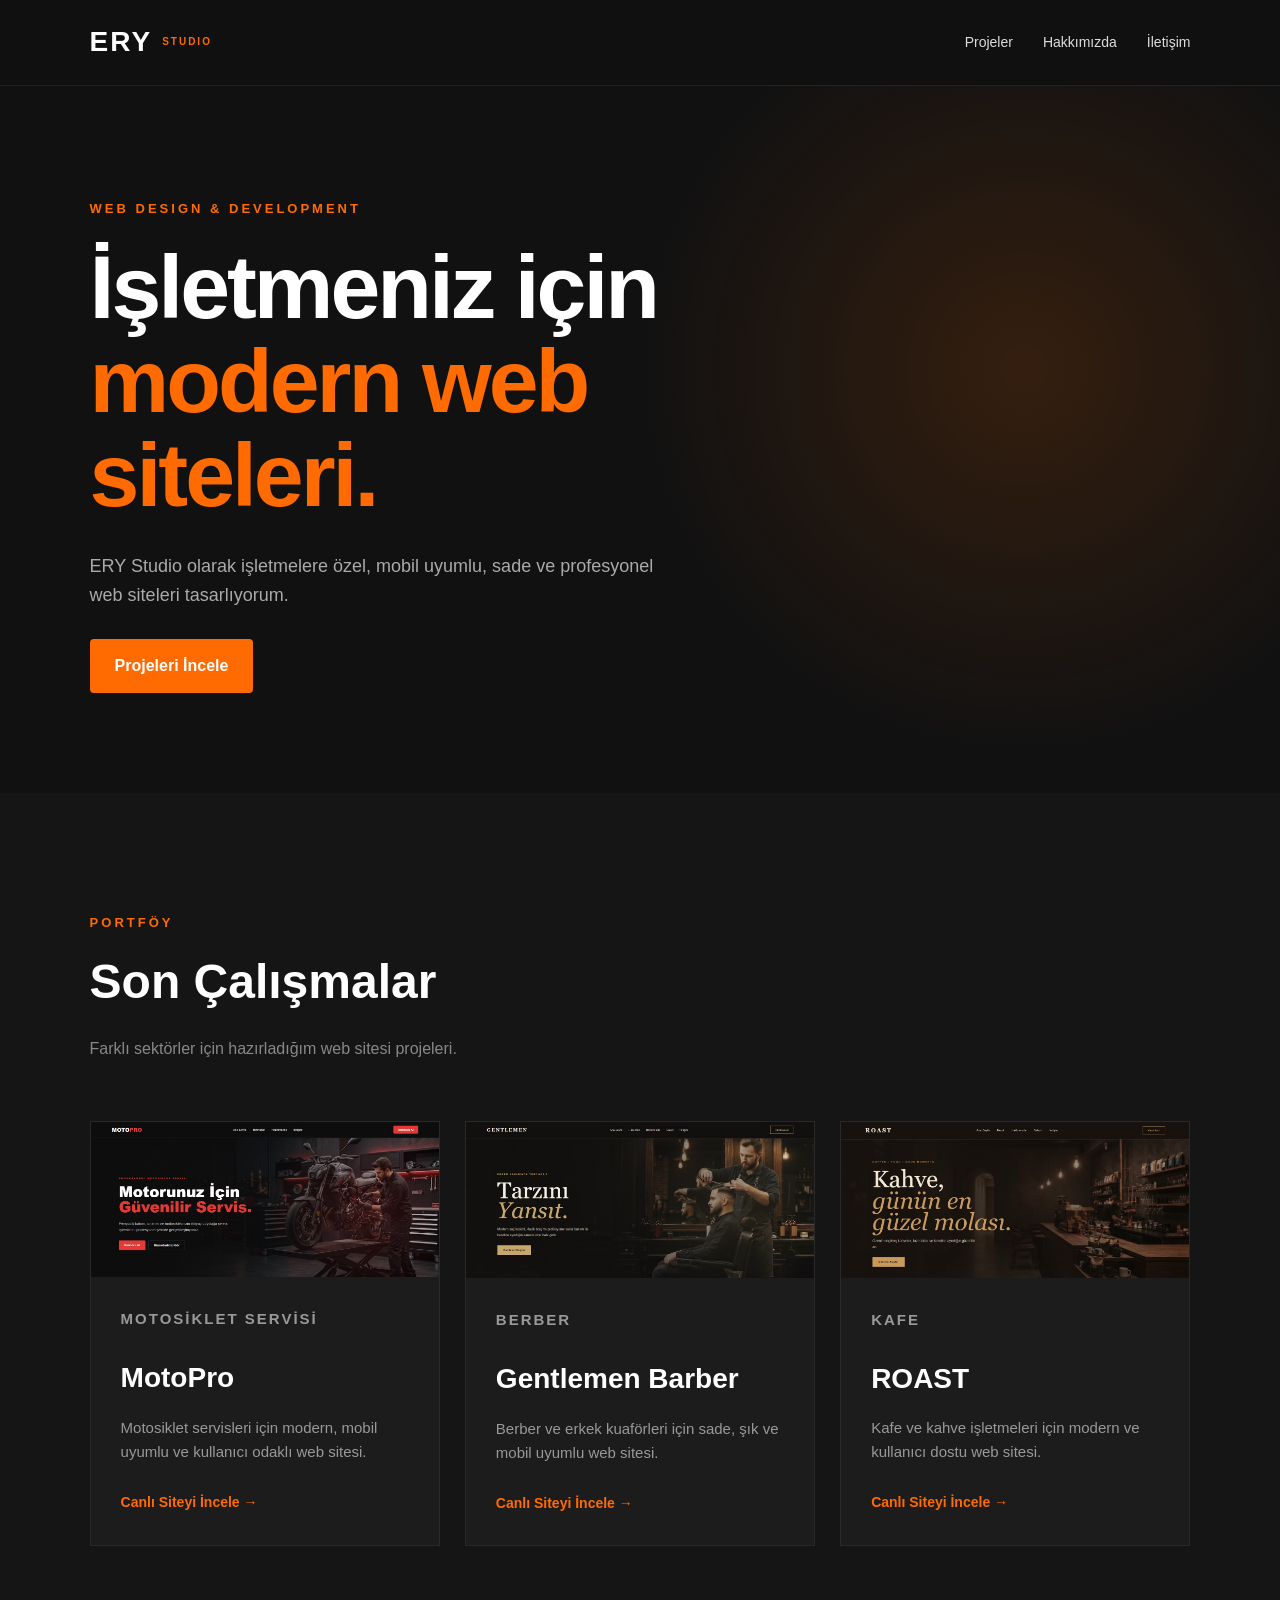
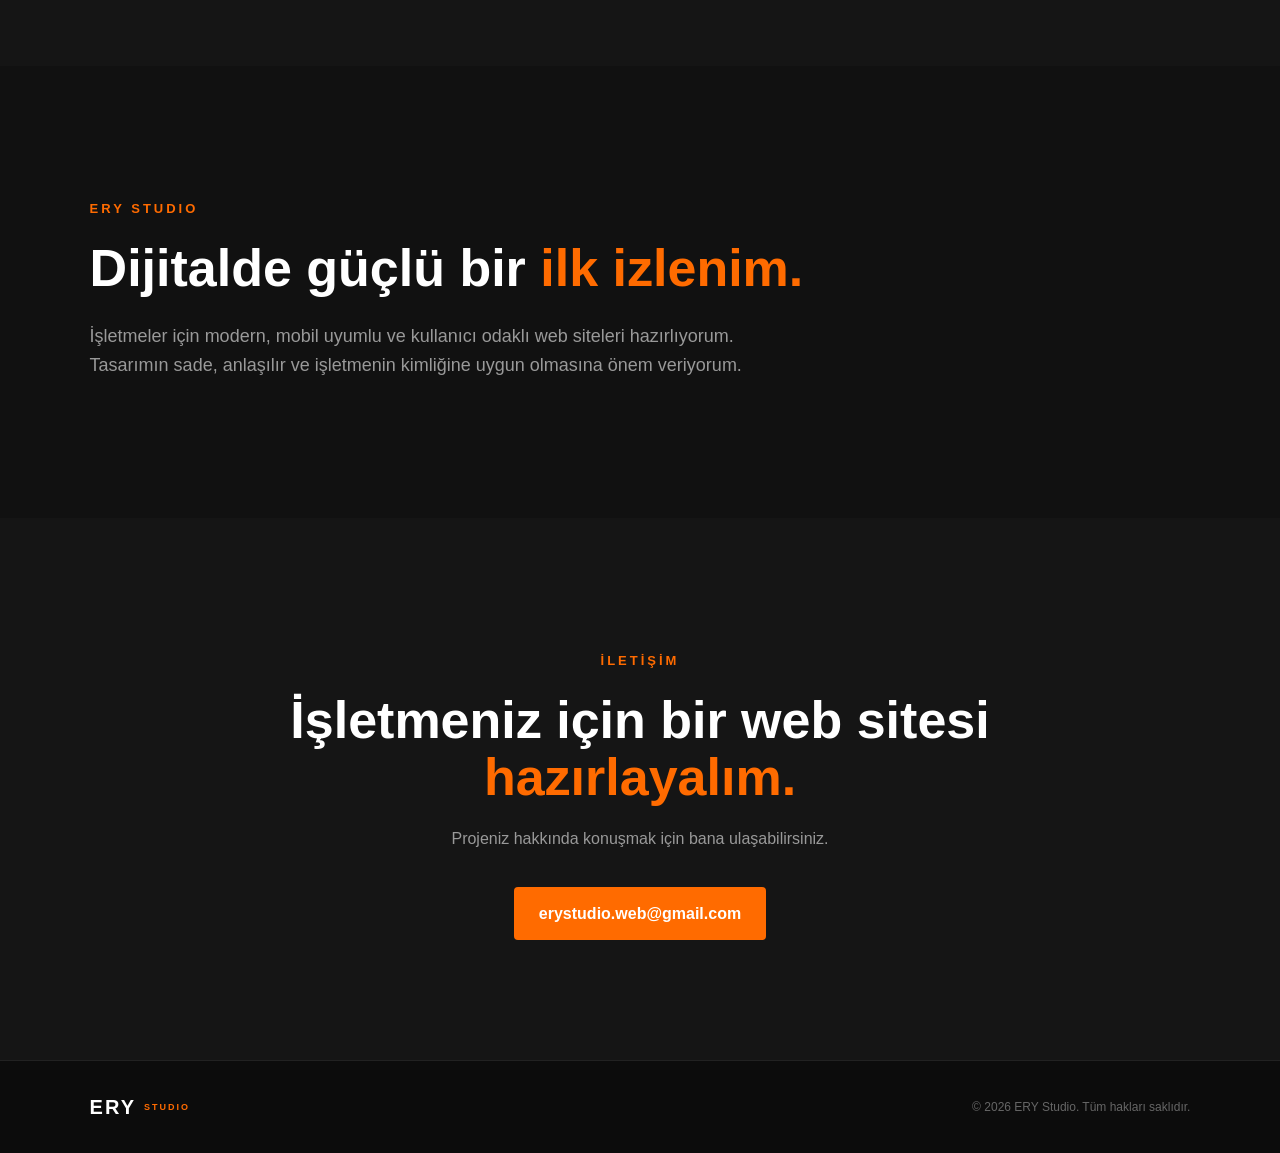
==== index.html @ b30de48f "Update index.html" ====
<!DOCTYPE html>
<html lang="tr">
<head>
    <meta charset="UTF-8">
    <meta name="viewport" content="width=device-width, initial-scale=1.0">

    <meta name="description" content="ERY Studio - İşletmeler için modern, mobil uyumlu ve profesyonel web siteleri.">

    <title>ERY Studio | Web Tasarım</title>
    <link rel="icon" type="images/png" href="favicon.jpg">

    <link rel="stylesheet" href="style.css">
</head>

<body>

    <!-- HEADER -->
    <header>
        <div class="logo">
            <a href="index.html">
                <span>ERY</span>
                <small>STUDIO</small>
            </a>
        </div>

        <nav>
            <a href="#projeler">Projeler</a>
            <a href="#hakkimizda">Hakkımızda</a>
            <a href="#iletisim">İletişim</a>
        </nav>
    </header>


    <!-- HERO -->
    <section class="hero">

        <div class="hero-content">

            <p class="hero-label">WEB DESIGN & DEVELOPMENT</p>

            <h1>
                İşletmeniz için
                <span>modern web siteleri.</span>
            </h1>

            <p class="hero-text">
                ERY Studio olarak işletmelere özel, mobil uyumlu,
                sade ve profesyonel web siteleri tasarlıyorum.
            </p>

            <a href="#projeler" class="hero-button">
                Projeleri İncele
            </a>

        </div>

    </section>


    <!-- PROJECTS -->
    <section class="projects" id="projeler">

        <div class="section-title">
            <p>PORTFÖY</p>
            <h2>Son Çalışmalar</h2>
            <span>
                Farklı sektörler için hazırladığım web sitesi projeleri.
            </span>
        </div>


        <div class="project-grid">

            <!-- MOTOPRO -->
            <article class="project-card">

                <div class="project-image">
                   <img src="images/motopro-anasayfa.jpg" alt="MotoPro motosiklet servis web sitesi">
                </div>

                <div class="project-content">

                    <p class="project-category">
                        MOTOSİKLET SERVİSİ
                    </p>

                    <h3>MotoPro</h3>

                    <p>
                        Motosiklet servisleri için modern,
                        mobil uyumlu ve kullanıcı odaklı web sitesi.
                    </p>

                    <a href="https://emreryurek.github.io/motoservis/" target="_blank">
                        Canlı Siteyi İncele →
                    </a>

                </div>

            </article>


            <!-- GENTLEMEN BARBER -->
            <article class="project-card">

                <div class="project-image">
                    <img src="images/berber-anasayfa.jpg" alt="Gentlemen Barber web sitesi">
                </div>

                <div class="project-content">

                    <p class="project-category">
                        BERBER
                    </p>

                    <h3>Gentlemen Barber</h3>

                    <p>
                        Berber ve erkek kuaförleri için
                        sade, şık ve mobil uyumlu web sitesi.
                    </p>

                    <a href="https://emreryurek.github.io/berber/" target="_blank">
                        Canlı Siteyi İncele →
                    </a>

                </div>

            </article>


            <!-- ROAST -->
            <article class="project-card">

                <div class="project-image">
                    <img src="images/roast-anasayfa.jpg" alt="ROAST kafe web sitesi">
                </div>

                <div class="project-content">

                    <p class="project-category">
                        KAFE
                    </p>

                    <h3>ROAST</h3>

                    <p>
                        Kafe ve kahve işletmeleri için
                        modern ve kullanıcı dostu web sitesi.
                    </p>

                    <a href="https://emreryurek.github.io/roast/" target="_blank">
                        Canlı Siteyi İncele →
                    </a>

                </div>

            </article>

        </div>

    </section>


    <!-- ABOUT -->
    <section class="about" id="hakkimizda">

        <div class="about-content">

            <p class="section-label">ERY STUDIO</p>

            <h2>
                Dijitalde güçlü bir
                <span>ilk izlenim.</span>
            </h2>

            <p>
                İşletmeler için modern, mobil uyumlu ve kullanıcı
                odaklı web siteleri hazırlıyorum. Tasarımın sade,
                anlaşılır ve işletmenin kimliğine uygun olmasına
                önem veriyorum.
            </p>

        </div>

    </section>


    <!-- CONTACT -->
    <section class="contact" id="iletisim">

        <p class="section-label">İLETİŞİM</p>

        <h2>
            İşletmeniz için bir web sitesi
            <span>hazırlayalım.</span>
        </h2>

        <p>
            Projeniz hakkında konuşmak için bana ulaşabilirsiniz.
        </p>

        <a href="mailto:erystudio.web@gmail.com" class="contact-button">
            erystudio.web@gmail.com
        </a>

    </section>


    <!-- FOOTER -->
    <footer>

        <div class="footer-logo">
            <strong>ERY</strong>
            <span>STUDIO</span>
        </div>

        <p>
            © 2026 ERY Studio. Tüm hakları saklıdır.
        </p>

    </footer>

</body>
</html>
---- style.css ----
/* ========================================
   GENEL
======================================== */

html {
    scroll-behavior: smooth;
}

* {
    box-sizing: border-box;
}

body {
    margin: 0;
    background: #111;
    color: white;
    font-family: Arial, sans-serif;
    line-height: 1.6;
}

a {
    color: white;
    text-decoration: none;
}


/* ========================================
   HEADER
======================================== */

header {
    position: sticky;
    top: 0;
    z-index: 1000;

    display: flex;
    justify-content: space-between;
    align-items: center;

    padding: 20px 7%;

    background: rgba(17, 17, 17, 0.96);
    border-bottom: 1px solid #222;
}


/* LOGO */

.logo a {
    display: flex;
    align-items: center;
    gap: 10px;
}

.logo span {
    font-size: 28px;
    font-weight: 800;
    letter-spacing: 2px;
}

.logo small {
    color: #ff6b00;
    font-size: 10px;
    font-weight: bold;
    letter-spacing: 2px;
}


/* NAV */

nav {
    display: flex;
    gap: 30px;
}

nav a {
    color: #ddd;
    font-size: 14px;
    transition: 0.3s;
}

nav a:hover {
    color: #ff6b00;
}


/* ========================================
   HERO
======================================== */

.hero {
    min-height: 700px;

    display: flex;
    align-items: center;

    padding: 100px 7%;

    background:
        radial-gradient(
            circle at 80% 40%,
            rgba(255, 107, 0, 0.15),
            transparent 35%
        ),
        #111;
}

.hero-content {
    max-width: 760px;
}

.hero-label,
.section-label {
    color: #ff6b00;
    font-size: 13px;
    font-weight: bold;
    letter-spacing: 3px;
    margin-bottom: 20px;
}

.hero h1 {
    margin: 0;

    font-size: clamp(48px, 7vw, 90px);
    line-height: 1.05;
    letter-spacing: -3px;
}

.hero h1 span {
    display: block;
    color: #ff6b00;
}

.hero-text {
    max-width: 600px;

    margin: 30px 0;

    color: #aaa;
    font-size: 18px;
}

.hero-button,
.contact-button {
    display: inline-block;

    padding: 14px 25px;

    background: #ff6b00;
    color: white;

    font-weight: bold;

    border-radius: 4px;

    transition: 0.3s;
}

.hero-button:hover,
.contact-button:hover {
    background: #e65f00;
    transform: translateY(-2px);
}


/* ========================================
   PROJECTS
======================================== */

.projects {
    padding: 120px 7%;
    background: #151515;
}

.section-title {
    max-width: 700px;
    margin-bottom: 60px;
}

.section-title p {
    margin: 0 0 10px;

    color: #ff6b00;

    font-size: 13px;
    font-weight: bold;
    letter-spacing: 3px;
}

.section-title h2 {
    margin: 0 0 15px;

    font-size: 48px;
}

.section-title span {
    color: #888;
}


/* PROJECT GRID */

.project-grid {
    display: grid;

    grid-template-columns: repeat(3, 1fr);

    gap: 25px;
}


/* CARD */

.project-card {
    overflow: hidden;

    background: #1c1c1c;

    border: 1px solid #292929;

    transition: 0.3s;
}

.project-card:hover {
    transform: translateY(-7px);
    border-color: #ff6b00;
}


/* PROJECT IMAGE */

.project-image {
    width: 100%;
    overflow: hidden;
    background: #222;
}

.project-image img {
    display: block;
    width: 100%;
    height: auto;
}


/* PROJECT CONTENT */

.project-content {
    padding: 30px;
}

.project-category {
    margin: 0 0 10px;

    color: #ff6b00;

    font-size: 11px;
    font-weight: bold;
    letter-spacing: 2px;
}

.project-content h3 {
    margin: 0 0 12px;

    font-size: 28px;
}

.project-content p {
    margin-bottom: 25px;

    color: #999;
    font-size: 15px;
}

.project-content a {
    color: #ff6b00;

    font-size: 14px;
    font-weight: bold;
}

.project-content a:hover {
    text-decoration: underline;
}


/* ========================================
   ABOUT
======================================== */

.about {
    padding: 120px 7%;
    background: #111;
}

.about-content {
    max-width: 850px;
}

.about h2 {
    margin: 0 0 25px;

    font-size: 52px;
    line-height: 1.1;
}

.about h2 span {
    color: #ff6b00;
}

.about p:last-child {
    max-width: 700px;

    color: #999;

    font-size: 18px;
}


/* ========================================
   CONTACT
======================================== */

.contact {
    padding: 120px 7%;

    text-align: center;

    background: #151515;
}

.contact h2 {
    max-width: 800px;

    margin: 0 auto 20px;

    font-size: 52px;
    line-height: 1.1;
}

.contact h2 span {
    color: #ff6b00;
}

.contact > p:not(.section-label) {
    margin-bottom: 35px;

    color: #999;
}


/* ========================================
   FOOTER
======================================== */

footer {
    display: flex;
    justify-content: space-between;
    align-items: center;

    padding: 30px 7%;

    background: #0c0c0c;

    border-top: 1px solid #222;
}

.footer-logo {
    display: flex;
    align-items: center;
    gap: 8px;
}

.footer-logo strong {
    font-size: 20px;
    letter-spacing: 2px;
}

.footer-logo span {
    color: #ff6b00;

    font-size: 9px;
    font-weight: bold;

    letter-spacing: 2px;
}

footer p {
    margin: 0;

    color: #666;

    font-size: 12px;
}


/* ========================================
   MOBİL
======================================== */

@media (max-width: 800px) {

    header {
        padding: 18px 5%;
    }

    nav {
        gap: 15px;
    }

    nav a {
        font-size: 12px;
    }


    .hero {
        min-height: 600px;

        padding: 80px 5%;
    }

    .hero h1 {
        font-size: 52px;
        letter-spacing: -2px;
    }


    .projects,
    .about,
    .contact {
        padding: 80px 5%;
    }


    .section-title h2 {
        font-size: 40px;
    }


    .project-grid {
        grid-template-columns: 1fr;
    }


    .project-image {
        height: 230px;
    }


    .about h2,
    .contact h2 {
        font-size: 40px;
    }


    footer {
        flex-direction: column;
        gap: 15px;

        text-align: center;
    }
}


@media (max-width: 500px) {

    header {
        flex-direction: column;
        gap: 15px;
    }

    nav {
        gap: 18px;
    }

    .hero h1 {
        font-size: 43px;
    }

    .hero-text {
        font-size: 16px;
    }

    .section-title h2 {
        font-size: 34px;
    }

    .about h2,
    .contact h2 {
        font-size: 34px;
    }
}
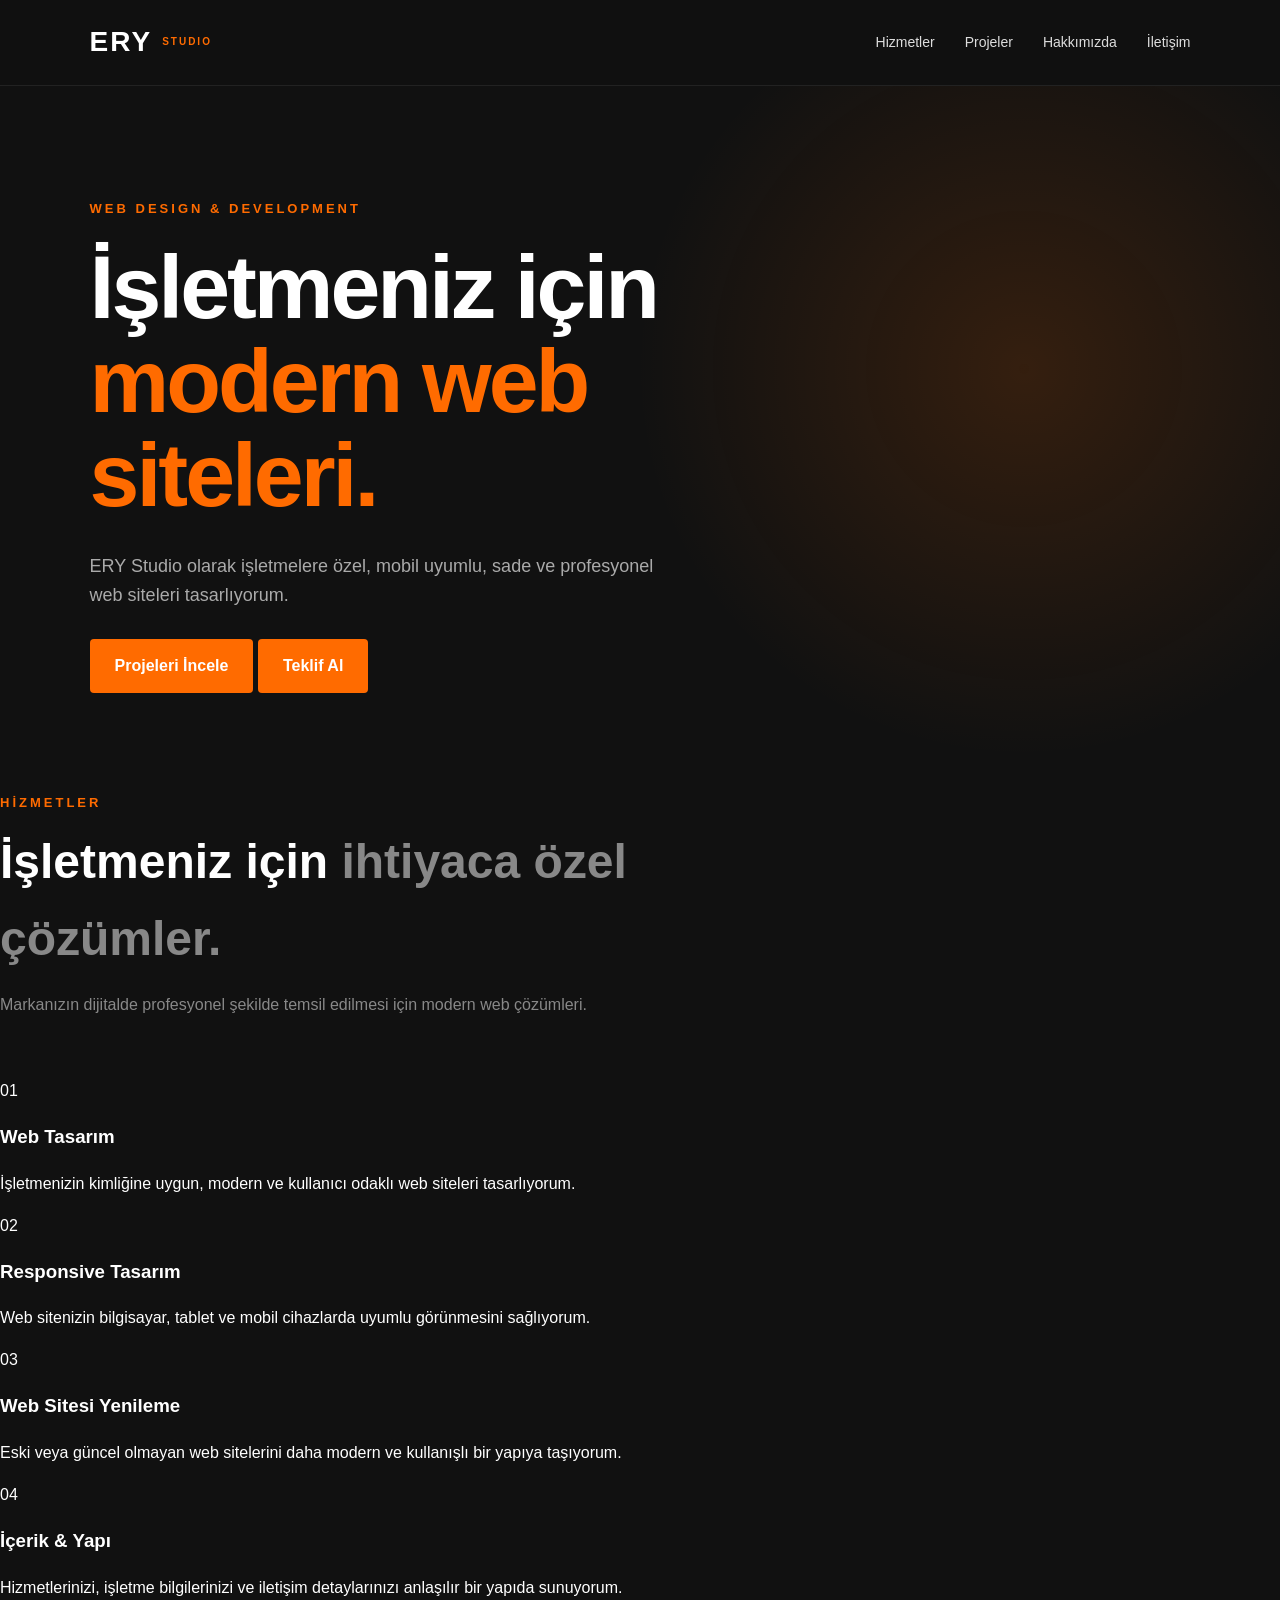
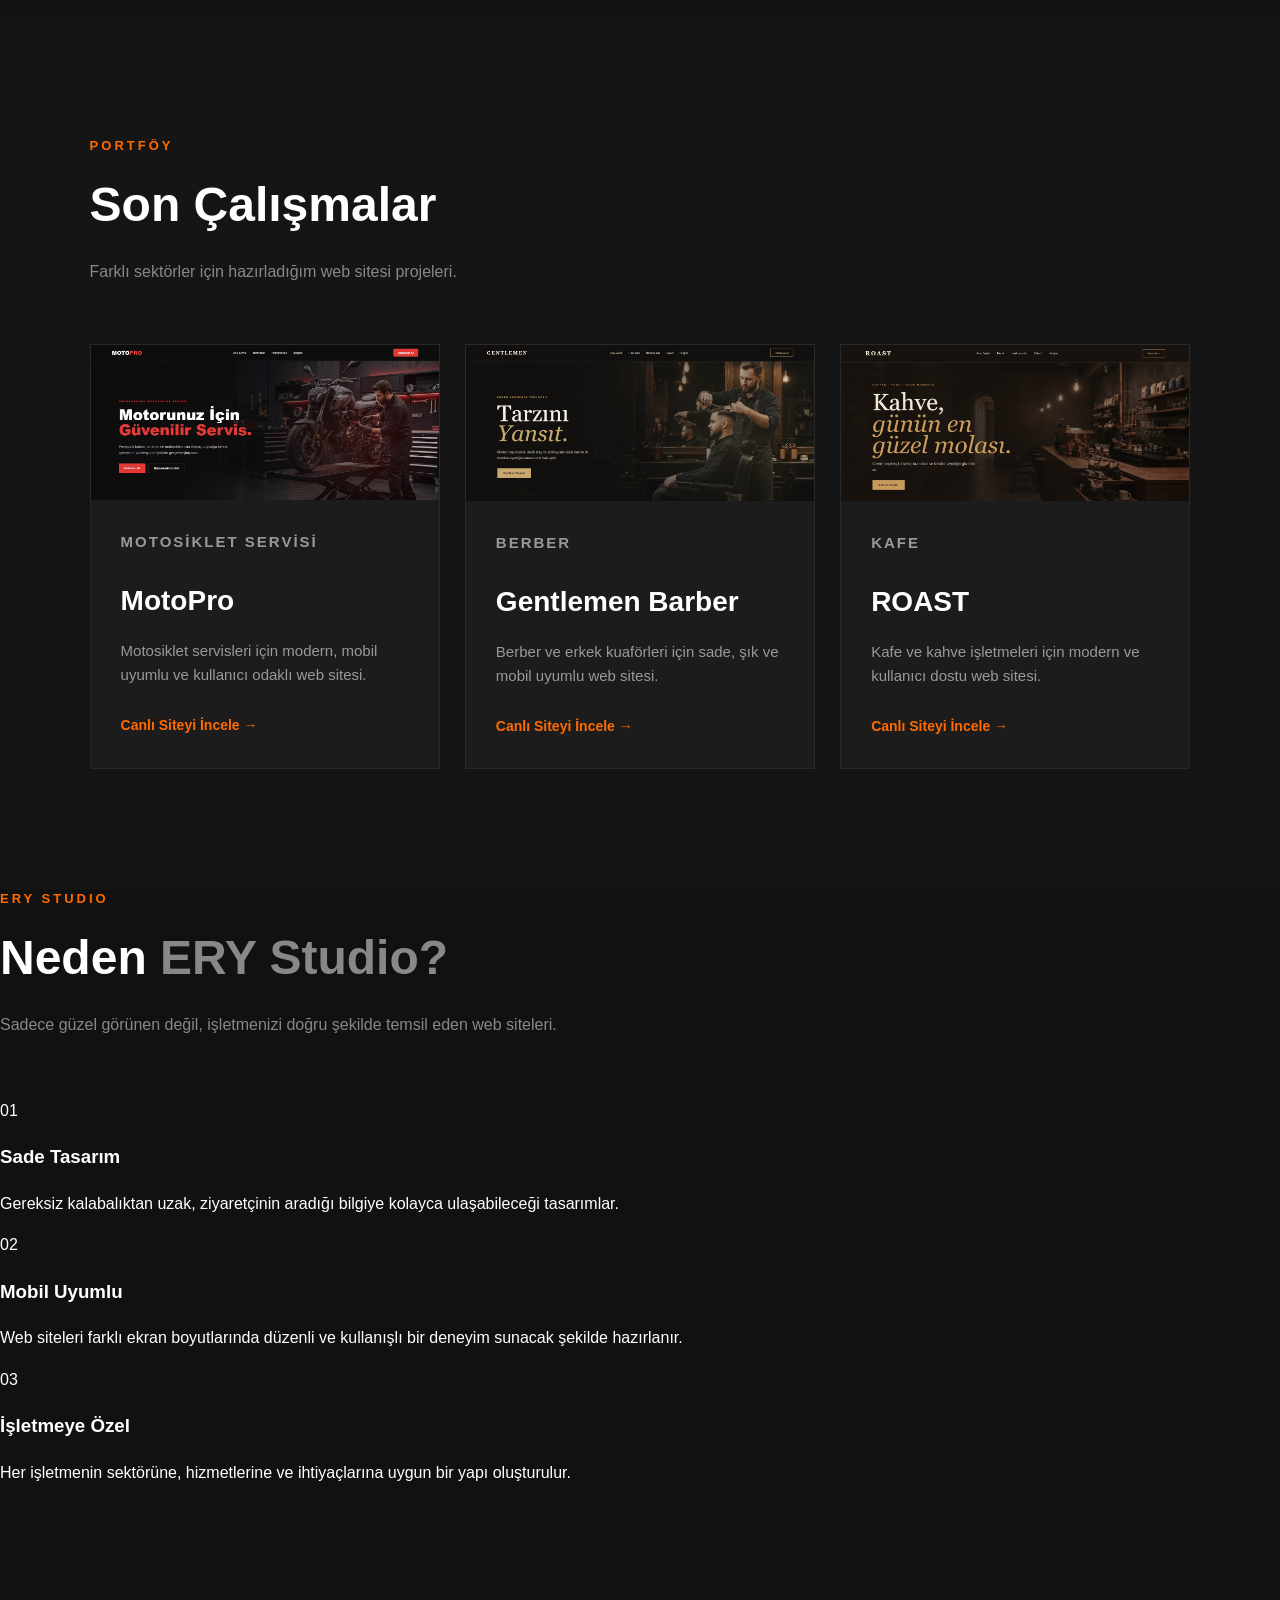
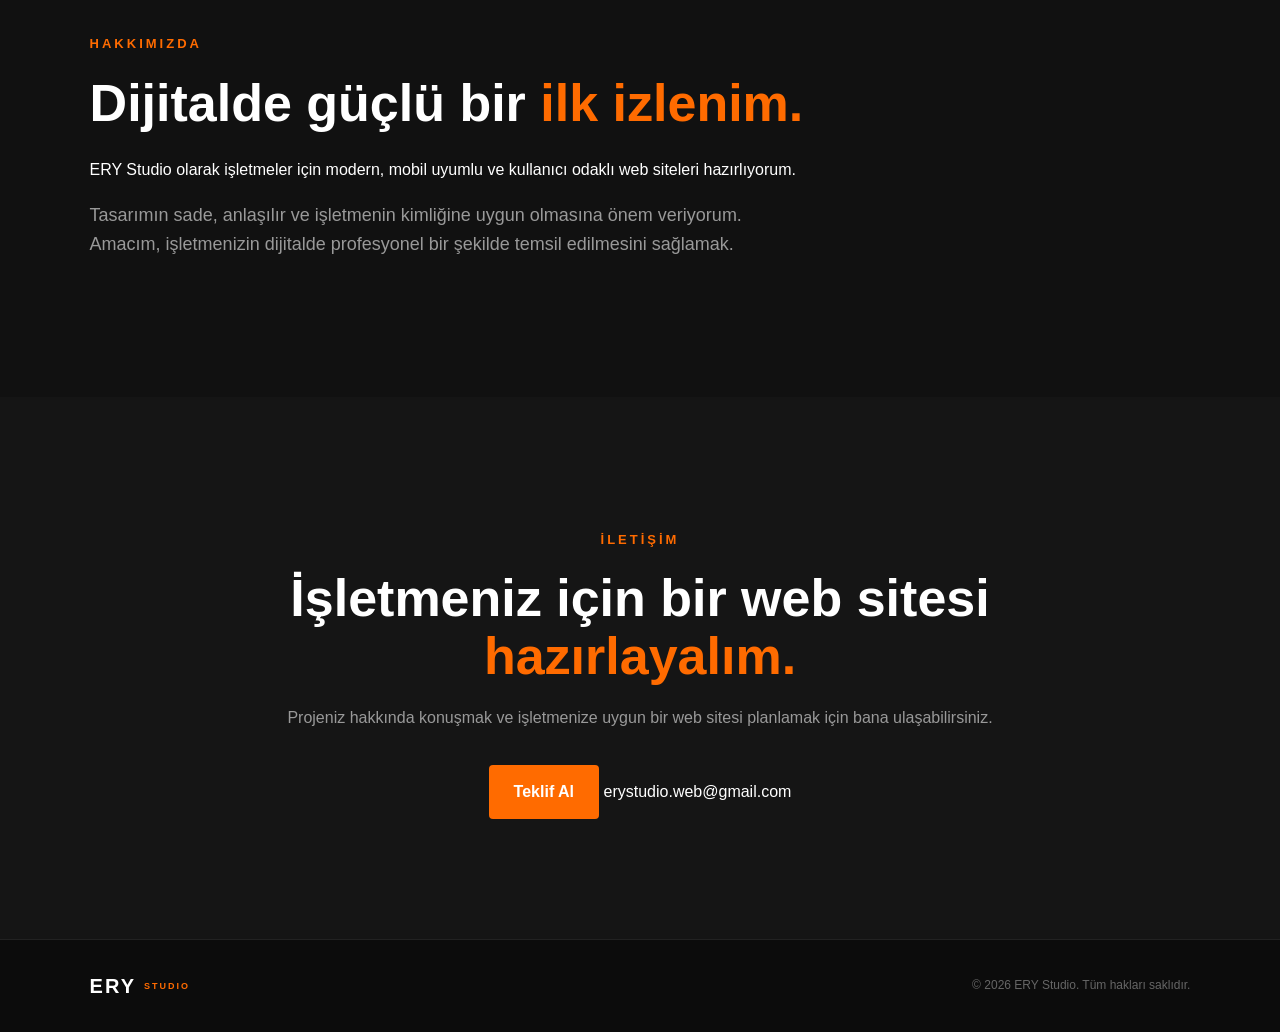
==== commit d9294615: "Update index.html" ====
--- a/index.html
+++ b/index.html
@@ -7,7 +7,7 @@
     <meta name="description" content="ERY Studio - İşletmeler için modern, mobil uyumlu ve profesyonel web siteleri.">
 
     <title>ERY Studio | Web Tasarım</title>
-    <link rel="icon" type="images/png" href="favicon.jpg">
+    <link rel="icon" type="image/png" href="images/favicon.jpg">
 
     <link rel="stylesheet" href="style.css">
 </head>
@@ -24,6 +24,7 @@
         </div>
 
         <nav>
+            <a href="#hizmetler">Hizmetler</a>
             <a href="#projeler">Projeler</a>
             <a href="#hakkimizda">Hakkımızda</a>
             <a href="#iletisim">İletişim</a>
@@ -48,9 +49,99 @@
                 sade ve profesyonel web siteleri tasarlıyorum.
             </p>
 
-            <a href="#projeler" class="hero-button">
-                Projeleri İncele
-            </a>
+            <div class="hero-buttons">
+
+                <a href="#projeler" class="hero-button">
+                    Projeleri İncele
+                </a>
+
+                <a href="#iletisim" class="hero-button secondary">
+                    Teklif Al
+                </a>
+
+            </div>
+
+        </div>
+
+    </section>
+
+
+    <!-- SERVICES -->
+    <section class="services" id="hizmetler">
+
+        <div class="section-title">
+
+            <p>HİZMETLER</p>
+
+            <h2>
+                İşletmeniz için
+                <span>ihtiyaca özel çözümler.</span>
+            </h2>
+
+            <span>
+                Markanızın dijitalde profesyonel şekilde
+                temsil edilmesi için modern web çözümleri.
+            </span>
+
+        </div>
+
+
+        <div class="service-grid">
+
+            <article class="service-card">
+
+                <span class="service-number">01</span>
+
+                <h3>Web Tasarım</h3>
+
+                <p>
+                    İşletmenizin kimliğine uygun, modern ve
+                    kullanıcı odaklı web siteleri tasarlıyorum.
+                </p>
+
+            </article>
+
+
+            <article class="service-card">
+
+                <span class="service-number">02</span>
+
+                <h3>Responsive Tasarım</h3>
+
+                <p>
+                    Web sitenizin bilgisayar, tablet ve
+                    mobil cihazlarda uyumlu görünmesini sağlıyorum.
+                </p>
+
+            </article>
+
+
+            <article class="service-card">
+
+                <span class="service-number">03</span>
+
+                <h3>Web Sitesi Yenileme</h3>
+
+                <p>
+                    Eski veya güncel olmayan web sitelerini
+                    daha modern ve kullanışlı bir yapıya taşıyorum.
+                </p>
+
+            </article>
+
+
+            <article class="service-card">
+
+                <span class="service-number">04</span>
+
+                <h3>İçerik & Yapı</h3>
+
+                <p>
+                    Hizmetlerinizi, işletme bilgilerinizi ve
+                    iletişim detaylarınızı anlaşılır bir yapıda sunuyorum.
+                </p>
+
+            </article>
 
         </div>
 
@@ -61,11 +152,15 @@
     <section class="projects" id="projeler">
 
         <div class="section-title">
+
             <p>PORTFÖY</p>
+
             <h2>Son Çalışmalar</h2>
+
             <span>
                 Farklı sektörler için hazırladığım web sitesi projeleri.
             </span>
+
         </div>
 
 
@@ -75,7 +170,8 @@
             <article class="project-card">
 
                 <div class="project-image">
-                   <img src="images/motopro-anasayfa.jpg" alt="MotoPro motosiklet servis web sitesi">
+                    <img src="images/motopro-anasayfa.jpg"
+                         alt="MotoPro motosiklet servis web sitesi">
                 </div>
 
                 <div class="project-content">
@@ -91,7 +187,9 @@
                         mobil uyumlu ve kullanıcı odaklı web sitesi.
                     </p>
 
-                    <a href="https://emreryurek.github.io/motoservis/" target="_blank">
+                    <a href="https://emreryurek.github.io/motoservis/"
+                       target="_blank"
+                       rel="noopener">
                         Canlı Siteyi İncele →
                     </a>
 
@@ -104,7 +202,8 @@
             <article class="project-card">
 
                 <div class="project-image">
-                    <img src="images/berber-anasayfa.jpg" alt="Gentlemen Barber web sitesi">
+                    <img src="images/berber-anasayfa.jpg"
+                         alt="Gentlemen Barber web sitesi">
                 </div>
 
                 <div class="project-content">
@@ -120,7 +219,9 @@
                         sade, şık ve mobil uyumlu web sitesi.
                     </p>
 
-                    <a href="https://emreryurek.github.io/berber/" target="_blank">
+                    <a href="https://emreryurek.github.io/berber/"
+                       target="_blank"
+                       rel="noopener">
                         Canlı Siteyi İncele →
                     </a>
 
@@ -133,7 +234,8 @@
             <article class="project-card">
 
                 <div class="project-image">
-                    <img src="images/roast-anasayfa.jpg" alt="ROAST kafe web sitesi">
+                    <img src="images/roast-anasayfa.jpg"
+                         alt="ROAST kafe web sitesi">
                 </div>
 
                 <div class="project-content">
@@ -149,7 +251,9 @@
                         modern ve kullanıcı dostu web sitesi.
                     </p>
 
-                    <a href="https://emreryurek.github.io/roast/" target="_blank">
+                    <a href="https://emreryurek.github.io/roast/"
+                       target="_blank"
+                       rel="noopener">
                         Canlı Siteyi İncele →
                     </a>
 
@@ -162,12 +266,82 @@
     </section>
 
 
+    <!-- WHY ERY STUDIO -->
+    <section class="why-us">
+
+        <div class="section-title">
+
+            <p>ERY STUDIO</p>
+
+            <h2>
+                Neden
+                <span>ERY Studio?</span>
+            </h2>
+
+            <span>
+                Sadece güzel görünen değil, işletmenizi doğru
+                şekilde temsil eden web siteleri.
+            </span>
+
+        </div>
+
+
+        <div class="why-grid">
+
+            <article class="why-card">
+
+                <span class="why-number">01</span>
+
+                <h3>Sade Tasarım</h3>
+
+                <p>
+                    Gereksiz kalabalıktan uzak, ziyaretçinin
+                    aradığı bilgiye kolayca ulaşabileceği tasarımlar.
+                </p>
+
+            </article>
+
+
+            <article class="why-card">
+
+                <span class="why-number">02</span>
+
+                <h3>Mobil Uyumlu</h3>
+
+                <p>
+                    Web siteleri farklı ekran boyutlarında
+                    düzenli ve kullanışlı bir deneyim sunacak şekilde hazırlanır.
+                </p>
+
+            </article>
+
+
+            <article class="why-card">
+
+                <span class="why-number">03</span>
+
+                <h3>İşletmeye Özel</h3>
+
+                <p>
+                    Her işletmenin sektörüne, hizmetlerine
+                    ve ihtiyaçlarına uygun bir yapı oluşturulur.
+                </p>
+
+            </article>
+
+        </div>
+
+    </section>
+
+
     <!-- ABOUT -->
     <section class="about" id="hakkimizda">
 
         <div class="about-content">
 
-            <p class="section-label">ERY STUDIO</p>
+            <p class="section-label">
+                HAKKIMIZDA
+            </p>
 
             <h2>
                 Dijitalde güçlü bir
@@ -175,10 +349,16 @@
             </h2>
 
             <p>
-                İşletmeler için modern, mobil uyumlu ve kullanıcı
-                odaklı web siteleri hazırlıyorum. Tasarımın sade,
-                anlaşılır ve işletmenin kimliğine uygun olmasına
-                önem veriyorum.
+                ERY Studio olarak işletmeler için modern,
+                mobil uyumlu ve kullanıcı odaklı web siteleri
+                hazırlıyorum.
+            </p>
+
+            <p>
+                Tasarımın sade, anlaşılır ve işletmenin
+                kimliğine uygun olmasına önem veriyorum.
+                Amacım, işletmenizin dijitalde profesyonel
+                bir şekilde temsil edilmesini sağlamak.
             </p>
 
         </div>
@@ -189,7 +369,9 @@
     <!-- CONTACT -->
     <section class="contact" id="iletisim">
 
-        <p class="section-label">İLETİŞİM</p>
+        <p class="section-label">
+            İLETİŞİM
+        </p>
 
         <h2>
             İşletmeniz için bir web sitesi
@@ -197,12 +379,23 @@
         </h2>
 
         <p>
-            Projeniz hakkında konuşmak için bana ulaşabilirsiniz.
+            Projeniz hakkında konuşmak ve işletmenize uygun
+            bir web sitesi planlamak için bana ulaşabilirsiniz.
         </p>
 
-        <a href="mailto:erystudio.web@gmail.com" class="contact-button">
-            erystudio.web@gmail.com
-        </a>
+        <div class="contact-buttons">
+
+            <a href="mailto:erystudio.web@gmail.com"
+               class="contact-button">
+                Teklif Al
+            </a>
+
+            <a href="mailto:erystudio.web@gmail.com"
+               class="contact-email">
+                erystudio.web@gmail.com
+            </a>
+
+        </div>
 
     </section>
 
@@ -211,8 +404,11 @@
     <footer>
 
         <div class="footer-logo">
+
             <strong>ERY</strong>
+
             <span>STUDIO</span>
+
         </div>
 
         <p>
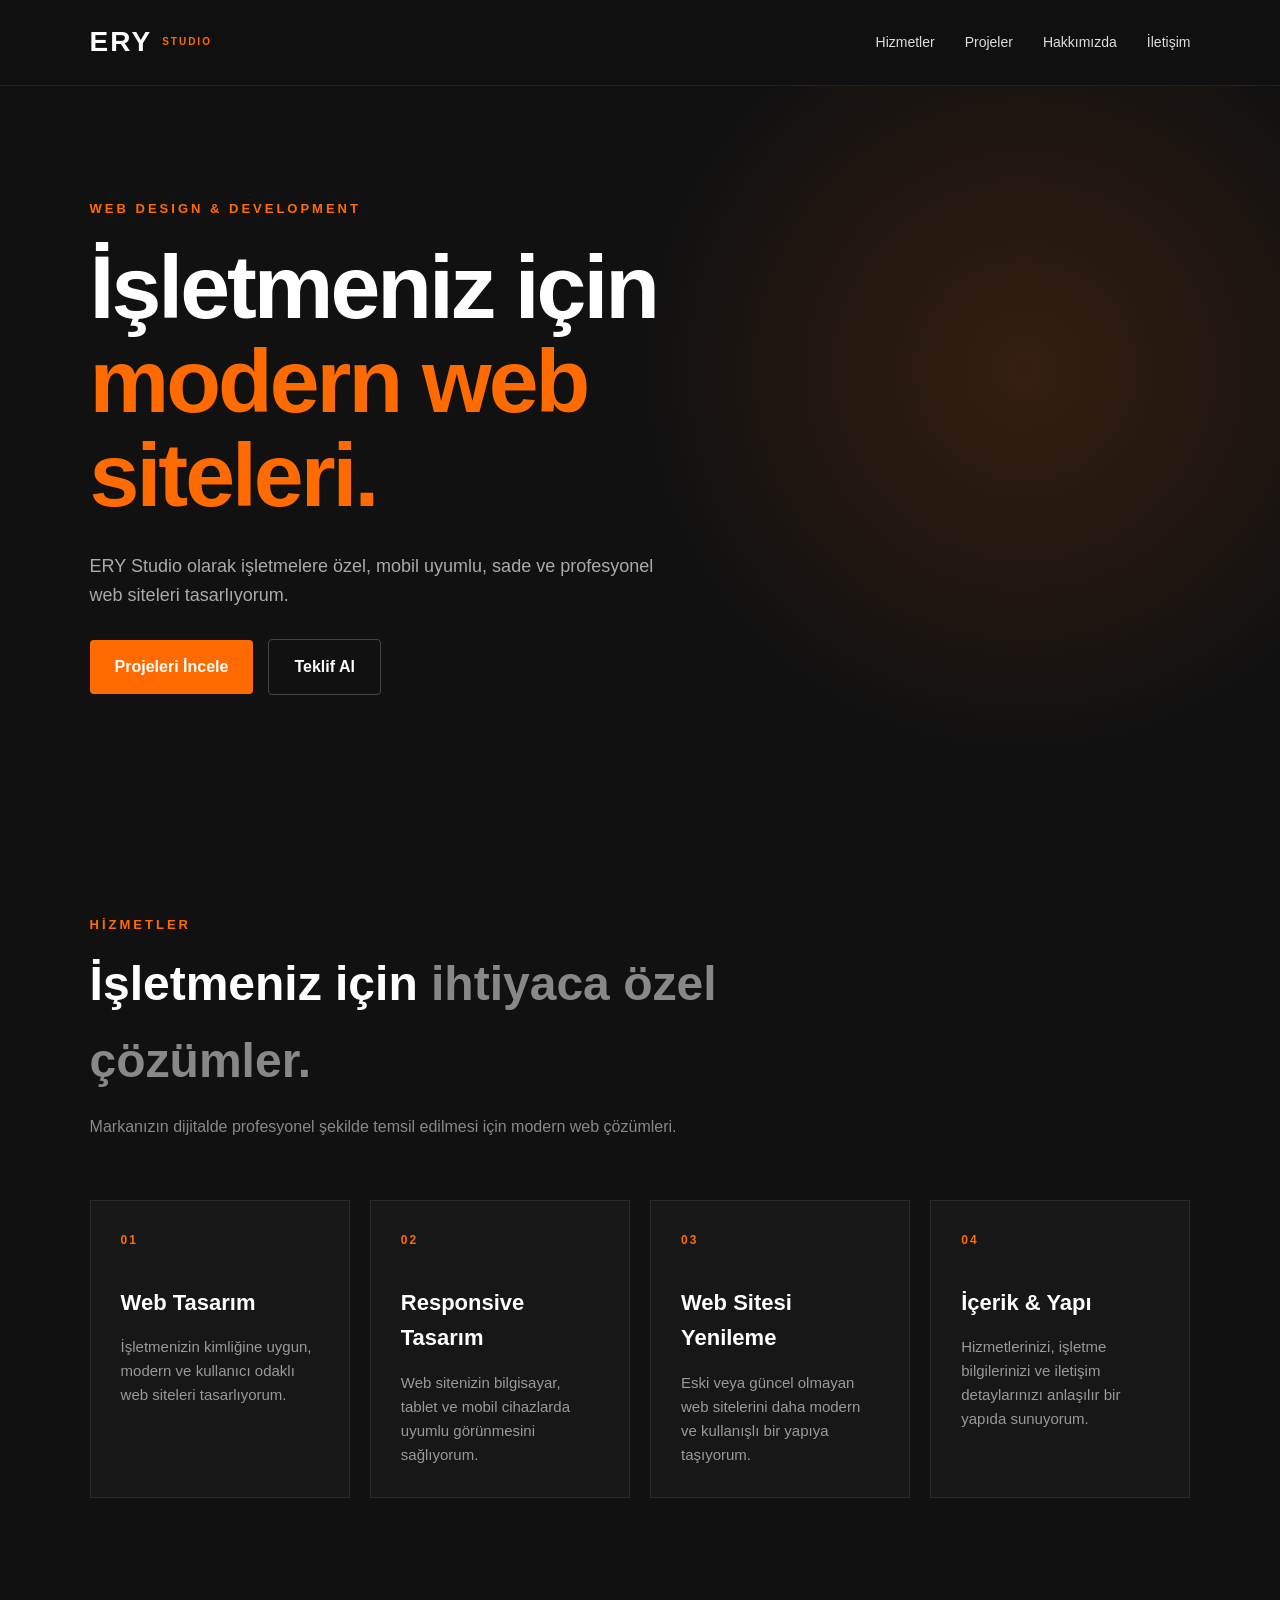
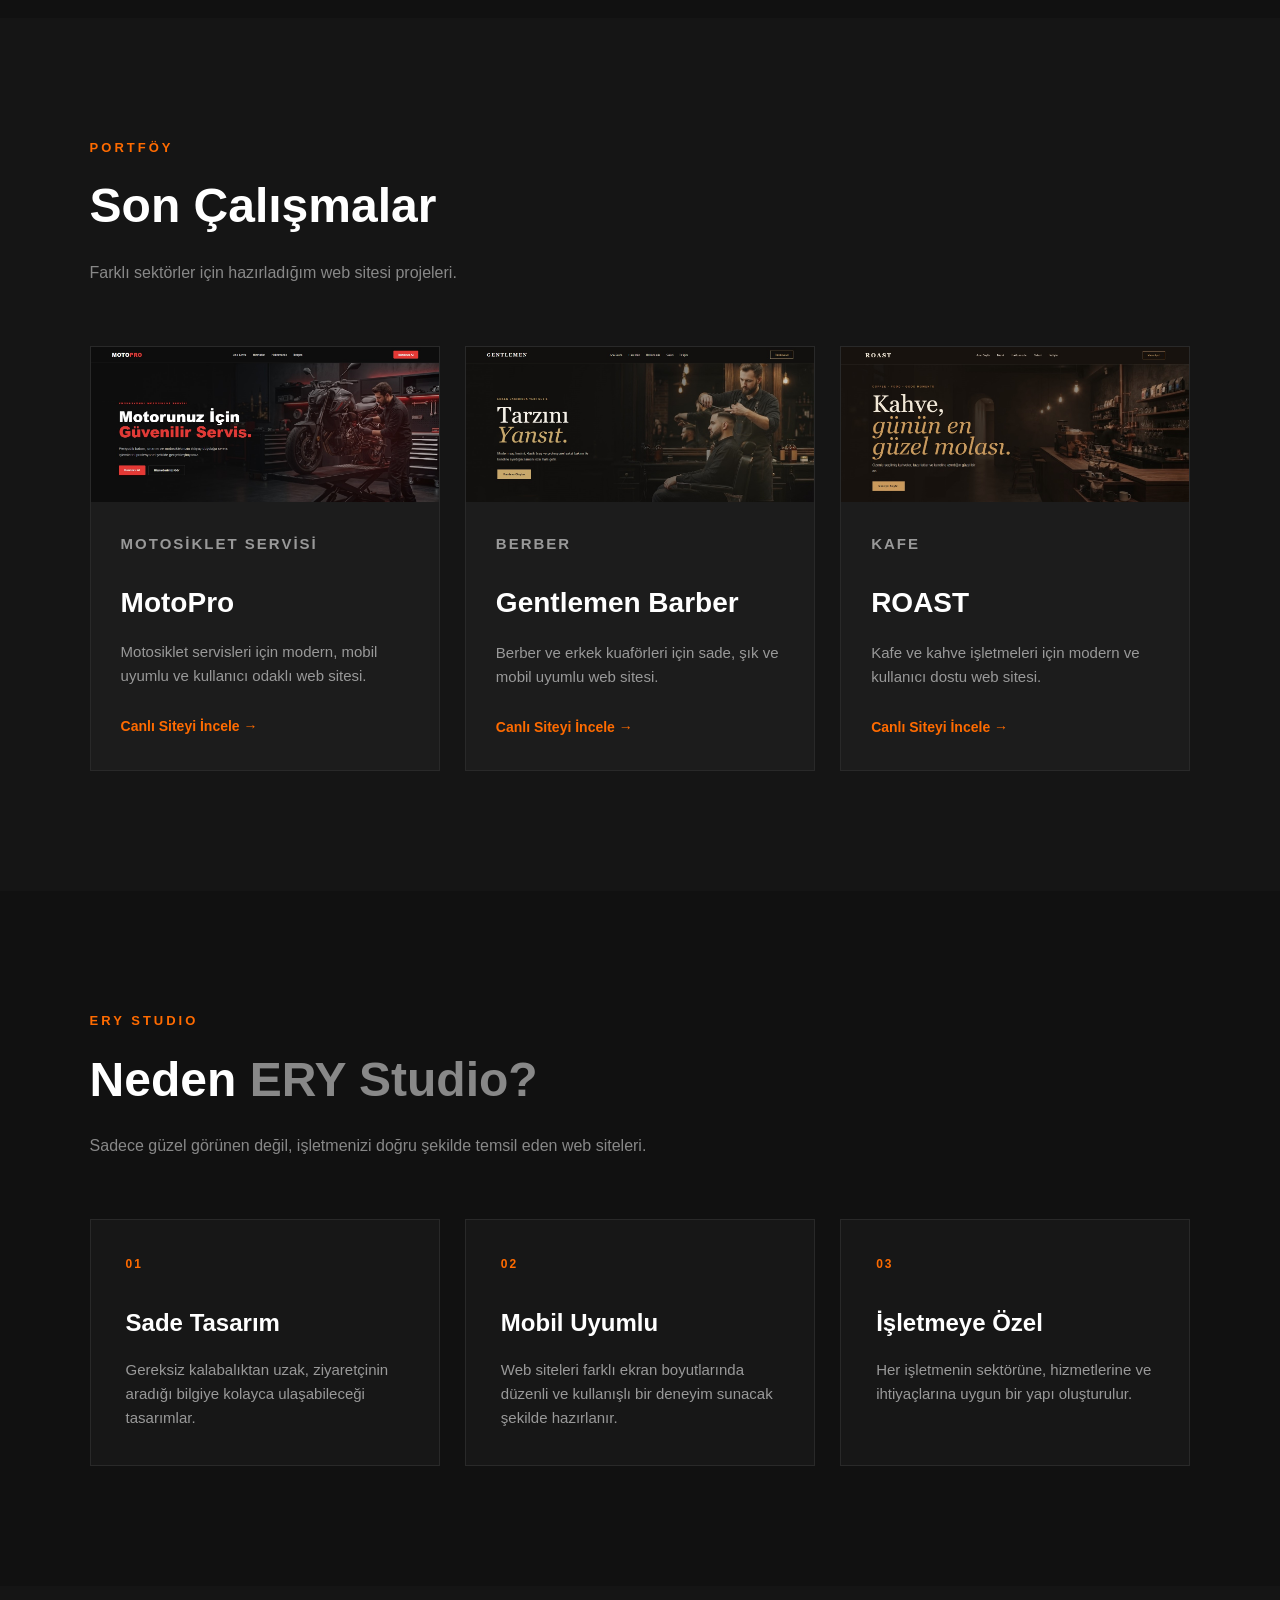
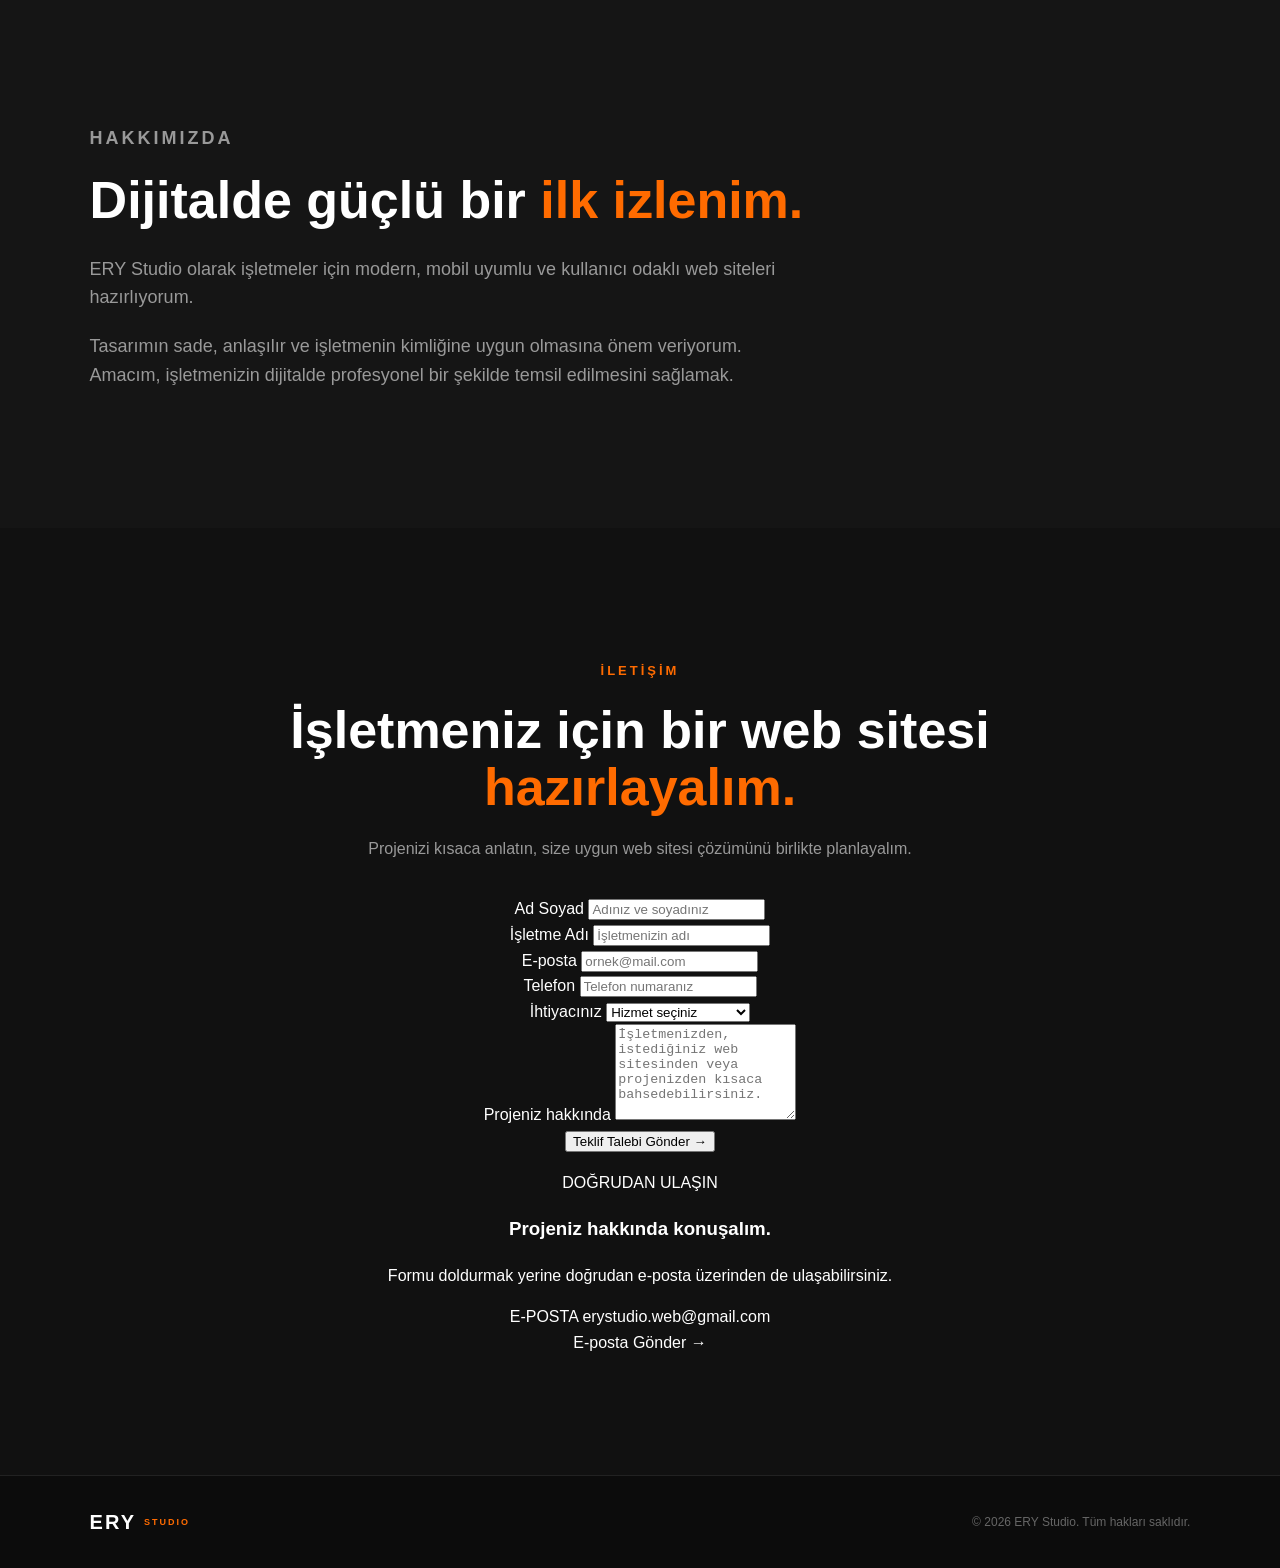
==== commit 2059a999: "Update index.html" ====
--- a/index.html
+++ b/index.html
@@ -367,37 +367,208 @@
 
 
     <!-- CONTACT -->
-    <section class="contact" id="iletisim">
-
-        <p class="section-label">
-            İLETİŞİM
-        </p>
-
-        <h2>
-            İşletmeniz için bir web sitesi
-            <span>hazırlayalım.</span>
-        </h2>
-
-        <p>
-            Projeniz hakkında konuşmak ve işletmenize uygun
-            bir web sitesi planlamak için bana ulaşabilirsiniz.
-        </p>
-
-        <div class="contact-buttons">
-
-            <a href="mailto:erystudio.web@gmail.com"
-               class="contact-button">
-                Teklif Al
+<section class="contact" id="iletisim">
+
+    <p class="section-label">
+        İLETİŞİM
+    </p>
+
+    <h2>
+        İşletmeniz için bir web sitesi
+        <span>hazırlayalım.</span>
+    </h2>
+
+    <p>
+        Projenizi kısaca anlatın, size uygun web sitesi
+        çözümünü birlikte planlayalım.
+    </p>
+
+
+    <div class="contact-layout">
+
+        <!-- TEKLİF FORMU -->
+        <div class="quote-form">
+
+            <form action="https://formsubmit.co/erystudio.web@gmail.com" method="POST">
+
+                <input type="hidden" name="_subject" value="ERY Studio - Yeni Teklif Talebi">
+
+                <input type="hidden" name="_captcha" value="false">
+
+                <input type="hidden" name="_template" value="table">
+
+
+                <div class="form-row">
+
+                    <div class="form-group">
+
+                        <label for="name">
+                            Ad Soyad
+                        </label>
+
+                        <input
+                            type="text"
+                            id="name"
+                            name="Ad Soyad"
+                            placeholder="Adınız ve soyadınız"
+                            required>
+
+                    </div>
+
+
+                    <div class="form-group">
+
+                        <label for="business">
+                            İşletme Adı
+                        </label>
+
+                        <input
+                            type="text"
+                            id="business"
+                            name="İşletme Adı"
+                            placeholder="İşletmenizin adı"
+                            required>
+
+                    </div>
+
+                </div>
+
+
+                <div class="form-row">
+
+                    <div class="form-group">
+
+                        <label for="email">
+                            E-posta
+                        </label>
+
+                        <input
+                            type="email"
+                            id="email"
+                            name="E-posta"
+                            placeholder="ornek@mail.com"
+                            required>
+
+                    </div>
+
+
+                    <div class="form-group">
+
+                        <label for="phone">
+                            Telefon
+                        </label>
+
+                        <input
+                            type="tel"
+                            id="phone"
+                            name="Telefon"
+                            placeholder="Telefon numaranız">
+
+                    </div>
+
+                </div>
+
+
+                <div class="form-group">
+
+                    <label for="service">
+                        İhtiyacınız
+                    </label>
+
+                    <select id="service" name="Hizmet">
+
+                        <option value="">
+                            Hizmet seçiniz
+                        </option>
+
+                        <option value="Yeni Web Sitesi">
+                            Yeni Web Sitesi
+                        </option>
+
+                        <option value="Web Sitesi Yenileme">
+                            Web Sitesi Yenileme
+                        </option>
+
+                        <option value="Landing Page">
+                            Landing Page
+                        </option>
+
+                        <option value="Diğer">
+                            Diğer
+                        </option>
+
+                    </select>
+
+                </div>
+
+
+                <div class="form-group">
+
+                    <label for="message">
+                        Projeniz hakkında
+                    </label>
+
+                    <textarea
+                        id="message"
+                        name="Proje Detayı"
+                        rows="6"
+                        placeholder="İşletmenizden, istediğiniz web sitesinden veya projenizden kısaca bahsedebilirsiniz."
+                        required></textarea>
+
+                </div>
+
+
+                <button type="submit" class="quote-button">
+                    Teklif Talebi Gönder →
+                </button>
+
+            </form>
+
+        </div>
+
+
+        <!-- DOĞRUDAN İLETİŞİM -->
+        <div class="direct-contact">
+
+            <p class="direct-label">
+                DOĞRUDAN ULAŞIN
+            </p>
+
+            <h3>
+                Projeniz hakkında
+                <span>konuşalım.</span>
+            </h3>
+
+            <p class="direct-text">
+                Formu doldurmak yerine doğrudan
+                e-posta üzerinden de ulaşabilirsiniz.
+            </p>
+
+
+            <div class="direct-item">
+
+                <span>E-POSTA</span>
+
+                <a href="mailto:erystudio.web@gmail.com">
+                    erystudio.web@gmail.com
+                </a>
+
+            </div>
+
+
+            <a
+                href="mailto:erystudio.web@gmail.com"
+                class="direct-button">
+
+                E-posta Gönder →
+
             </a>
 
-            <a href="mailto:erystudio.web@gmail.com"
-               class="contact-email">
-                erystudio.web@gmail.com
-            </a>
-
-        </div>
-
-    </section>
+        </div>
+
+    </div>
+
+</section>
 
 
     <!-- FOOTER -->
--- a/style.css
+++ b/style.css
@@ -140,6 +140,16 @@
     font-size: 18px;
 }
 
+
+/* HERO BUTTONS */
+
+.hero-buttons {
+    display: flex;
+    gap: 15px;
+    align-items: center;
+    flex-wrap: wrap;
+}
+
 .hero-button,
 .contact-button {
     display: inline-block;
@@ -163,6 +173,88 @@
 }
 
 
+/* SECONDARY BUTTON */
+
+.hero-button.secondary {
+    background: transparent;
+
+    border: 1px solid #444;
+
+    color: white;
+}
+
+.hero-button.secondary:hover {
+    background: #1d1d1d;
+
+    border-color: #ff6b00;
+
+    color: #ff6b00;
+}
+
+
+/* ========================================
+   SERVICES
+======================================== */
+
+.services {
+    padding: 120px 7%;
+
+    background: #111;
+}
+
+.service-grid {
+    display: grid;
+
+    grid-template-columns: repeat(4, 1fr);
+
+    gap: 20px;
+}
+
+.service-card {
+    min-height: 260px;
+
+    padding: 30px;
+
+    background: #171717;
+
+    border: 1px solid #292929;
+
+    transition: 0.3s;
+}
+
+.service-card:hover {
+    transform: translateY(-6px);
+
+    border-color: #ff6b00;
+}
+
+.service-number {
+    display: block;
+
+    margin-bottom: 35px;
+
+    color: #ff6b00;
+
+    font-size: 12px;
+    font-weight: bold;
+    letter-spacing: 2px;
+}
+
+.service-card h3 {
+    margin: 0 0 15px;
+
+    font-size: 22px;
+}
+
+.service-card p {
+    margin: 0;
+
+    color: #999;
+
+    font-size: 15px;
+}
+
+
 /* ========================================
    PROJECTS
 ======================================== */
@@ -223,6 +315,7 @@
 
 .project-card:hover {
     transform: translateY(-7px);
+
     border-color: #ff6b00;
 }
 
@@ -232,11 +325,13 @@
 .project-image {
     width: 100%;
     overflow: hidden;
+
     background: #222;
 }
 
 .project-image img {
     display: block;
+
     width: 100%;
     height: auto;
 }
@@ -268,6 +363,7 @@
     margin-bottom: 25px;
 
     color: #999;
+
     font-size: 15px;
 }
 
@@ -284,12 +380,74 @@
 
 
 /* ========================================
+   WHY ERY STUDIO
+======================================== */
+
+.why-us {
+    padding: 120px 7%;
+
+    background: #111;
+}
+
+.why-grid {
+    display: grid;
+
+    grid-template-columns: repeat(3, 1fr);
+
+    gap: 25px;
+}
+
+.why-card {
+    padding: 35px;
+
+    background: #171717;
+
+    border: 1px solid #292929;
+
+    transition: 0.3s;
+}
+
+.why-card:hover {
+    transform: translateY(-6px);
+
+    border-color: #ff6b00;
+}
+
+.why-number {
+    display: block;
+
+    margin-bottom: 30px;
+
+    color: #ff6b00;
+
+    font-size: 12px;
+    font-weight: bold;
+    letter-spacing: 2px;
+}
+
+.why-card h3 {
+    margin: 0 0 15px;
+
+    font-size: 24px;
+}
+
+.why-card p {
+    margin: 0;
+
+    color: #999;
+
+    font-size: 15px;
+}
+
+
+/* ========================================
    ABOUT
 ======================================== */
 
 .about {
     padding: 120px 7%;
-    background: #111;
+
+    background: #151515;
 }
 
 .about-content {
@@ -307,12 +465,16 @@
     color: #ff6b00;
 }
 
+.about p {
+    max-width: 700px;
+
+    color: #999;
+
+    font-size: 18px;
+}
+
 .about p:last-child {
-    max-width: 700px;
-
-    color: #999;
-
-    font-size: 18px;
+    margin-top: 20px;
 }
 
 
@@ -325,7 +487,7 @@
 
     text-align: center;
 
-    background: #151515;
+    background: #111;
 }
 
 .contact h2 {
@@ -342,9 +504,34 @@
 }
 
 .contact > p:not(.section-label) {
-    margin-bottom: 35px;
+    max-width: 650px;
+
+    margin: 0 auto 35px;
 
     color: #999;
+}
+
+.contact-buttons {
+    display: flex;
+
+    justify-content: center;
+    align-items: center;
+
+    gap: 20px;
+
+    flex-wrap: wrap;
+}
+
+.contact-email {
+    color: #888;
+
+    font-size: 14px;
+
+    transition: 0.3s;
+}
+
+.contact-email:hover {
+    color: #ff6b00;
 }
 
 
@@ -354,6 +541,7 @@
 
 footer {
     display: flex;
+
     justify-content: space-between;
     align-items: center;
 
@@ -366,12 +554,15 @@
 
 .footer-logo {
     display: flex;
+
     align-items: center;
+
     gap: 8px;
 }
 
 .footer-logo strong {
     font-size: 20px;
+
     letter-spacing: 2px;
 }
 
@@ -379,6 +570,7 @@
     color: #ff6b00;
 
     font-size: 9px;
+
     font-weight: bold;
 
     letter-spacing: 2px;
@@ -397,6 +589,31 @@
    MOBİL
 ======================================== */
 
+@media (max-width: 1000px) {
+
+    .service-grid {
+        grid-template-columns: repeat(2, 1fr);
+    }
+
+    .project-grid {
+        grid-template-columns: 1fr;
+    }
+
+    .project-card {
+        max-width: 700px;
+    }
+
+    .why-grid {
+        grid-template-columns: 1fr;
+    }
+
+}
+
+
+/* ========================================
+   TABLET / MOBİL
+======================================== */
+
 @media (max-width: 800px) {
 
     header {
@@ -420,12 +637,20 @@
 
     .hero h1 {
         font-size: 52px;
+
         letter-spacing: -2px;
     }
 
 
+    .hero-text {
+        font-size: 17px;
+    }
+
+
+    .services,
     .projects,
     .about,
+    .why-us,
     .contact {
         padding: 80px 5%;
     }
@@ -436,13 +661,8 @@
     }
 
 
-    .project-grid {
-        grid-template-columns: 1fr;
-    }
-
-
     .project-image {
-        height: 230px;
+        height: auto;
     }
 
 
@@ -454,17 +674,24 @@
 
     footer {
         flex-direction: column;
+
         gap: 15px;
 
         text-align: center;
     }
-}
-
-
-@media (max-width: 500px) {
+
+}
+
+
+/* ========================================
+   TELEFON
+======================================== */
+
+@media (max-width: 600px) {
 
     header {
         flex-direction: column;
+
         gap: 15px;
     }
 
@@ -472,6 +699,11 @@
         gap: 18px;
     }
 
+
+    .hero {
+        min-height: 560px;
+    }
+
     .hero h1 {
         font-size: 43px;
     }
@@ -480,12 +712,49 @@
         font-size: 16px;
     }
 
+
+    .hero-buttons {
+        flex-direction: column;
+
+        align-items: stretch;
+    }
+
+    .hero-button {
+        text-align: center;
+
+        width: 100%;
+    }
+
+
+    .service-grid {
+        grid-template-columns: 1fr;
+    }
+
+
+    .service-card {
+        min-height: auto;
+    }
+
+
     .section-title h2 {
         font-size: 34px;
     }
+
 
     .about h2,
     .contact h2 {
         font-size: 34px;
     }
-}+
+
+    .contact-buttons {
+        flex-direction: column;
+    }
+
+
+    .contact-button {
+        width: 100%;
+        max-width: 280px;
+    }
+
+}
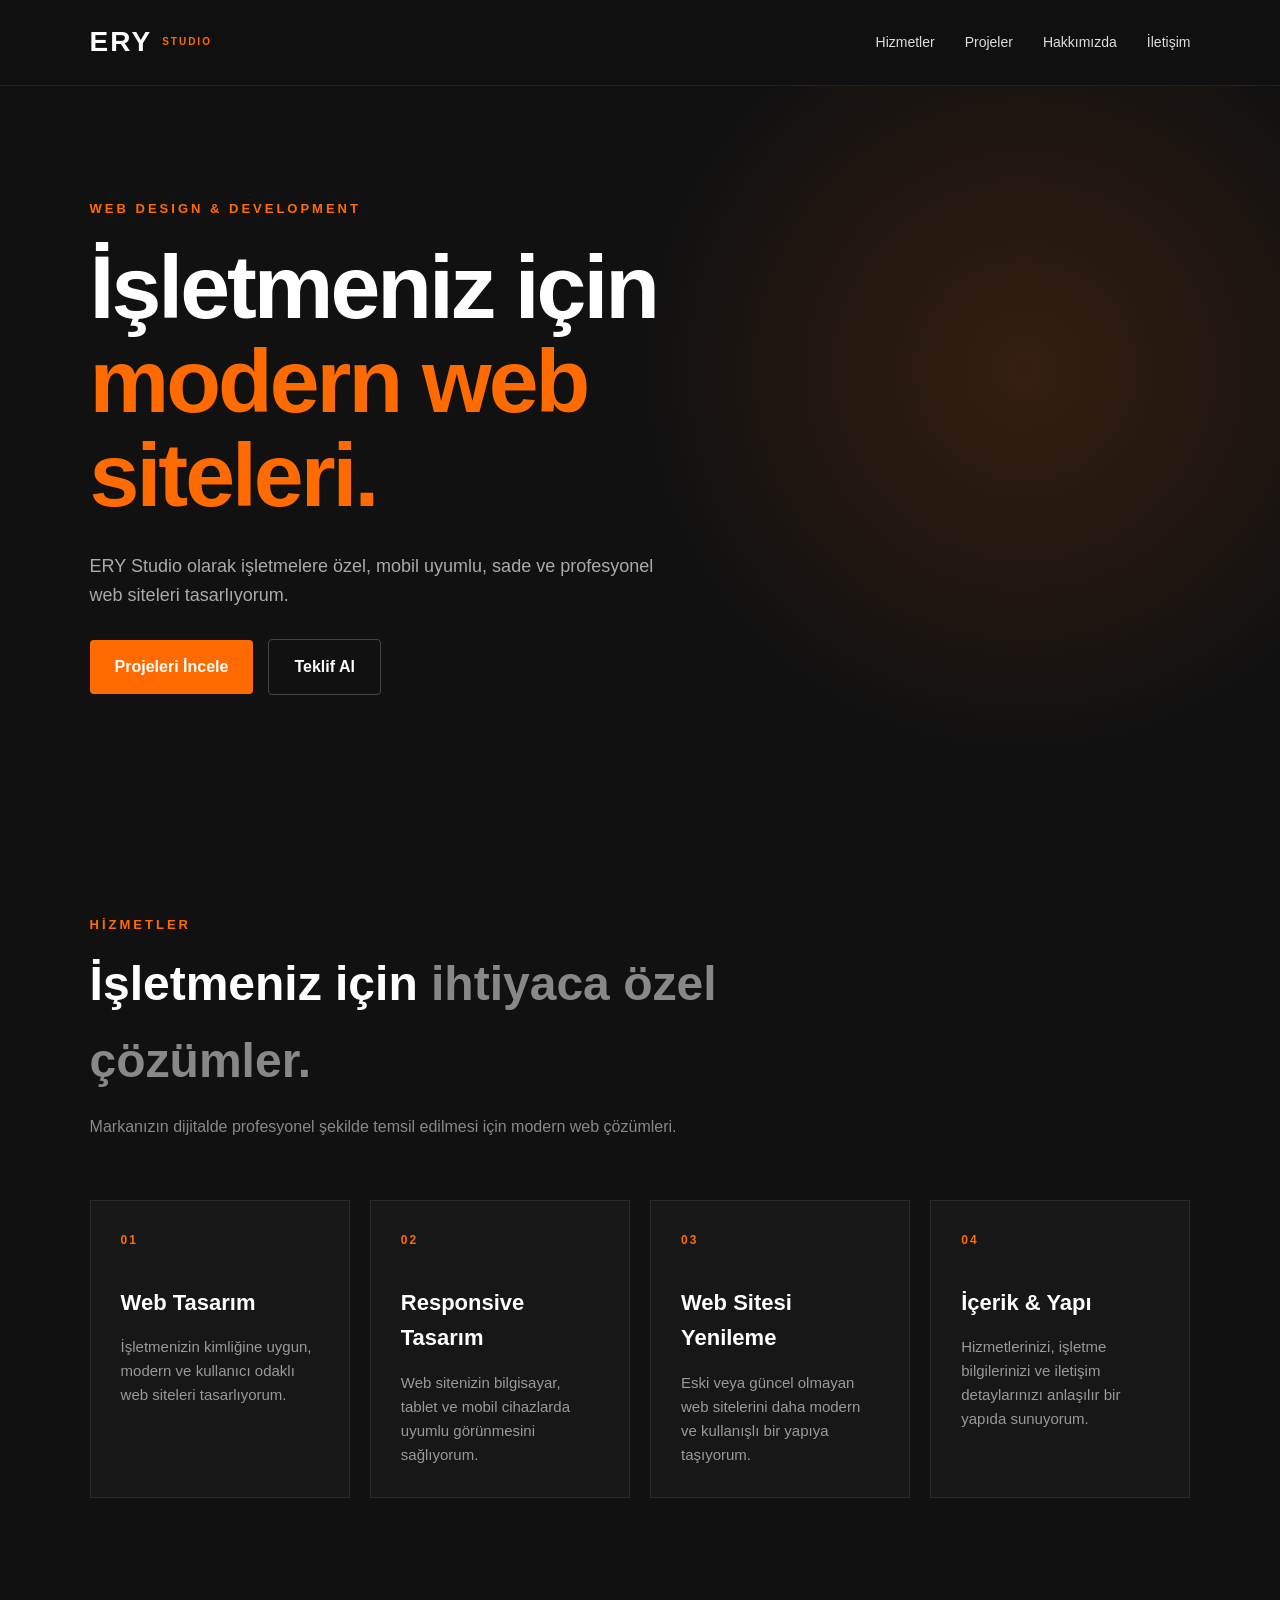
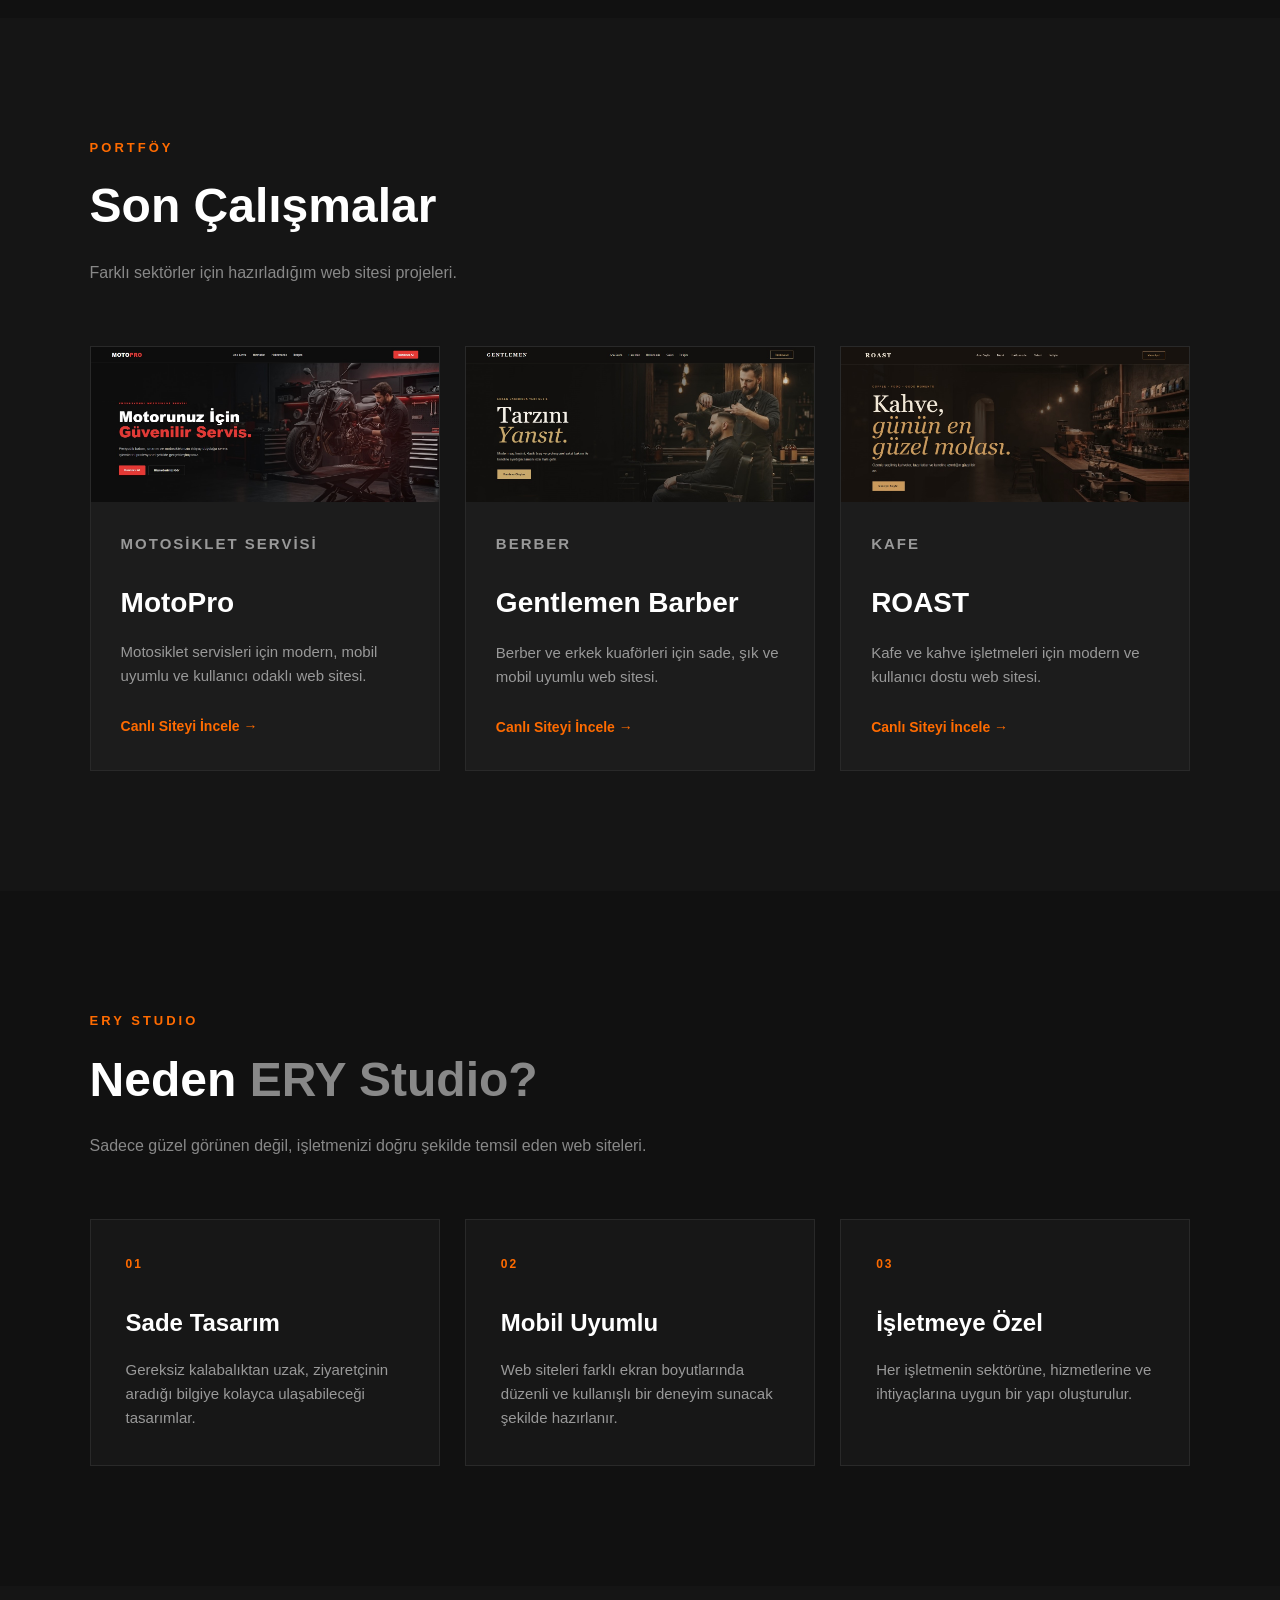
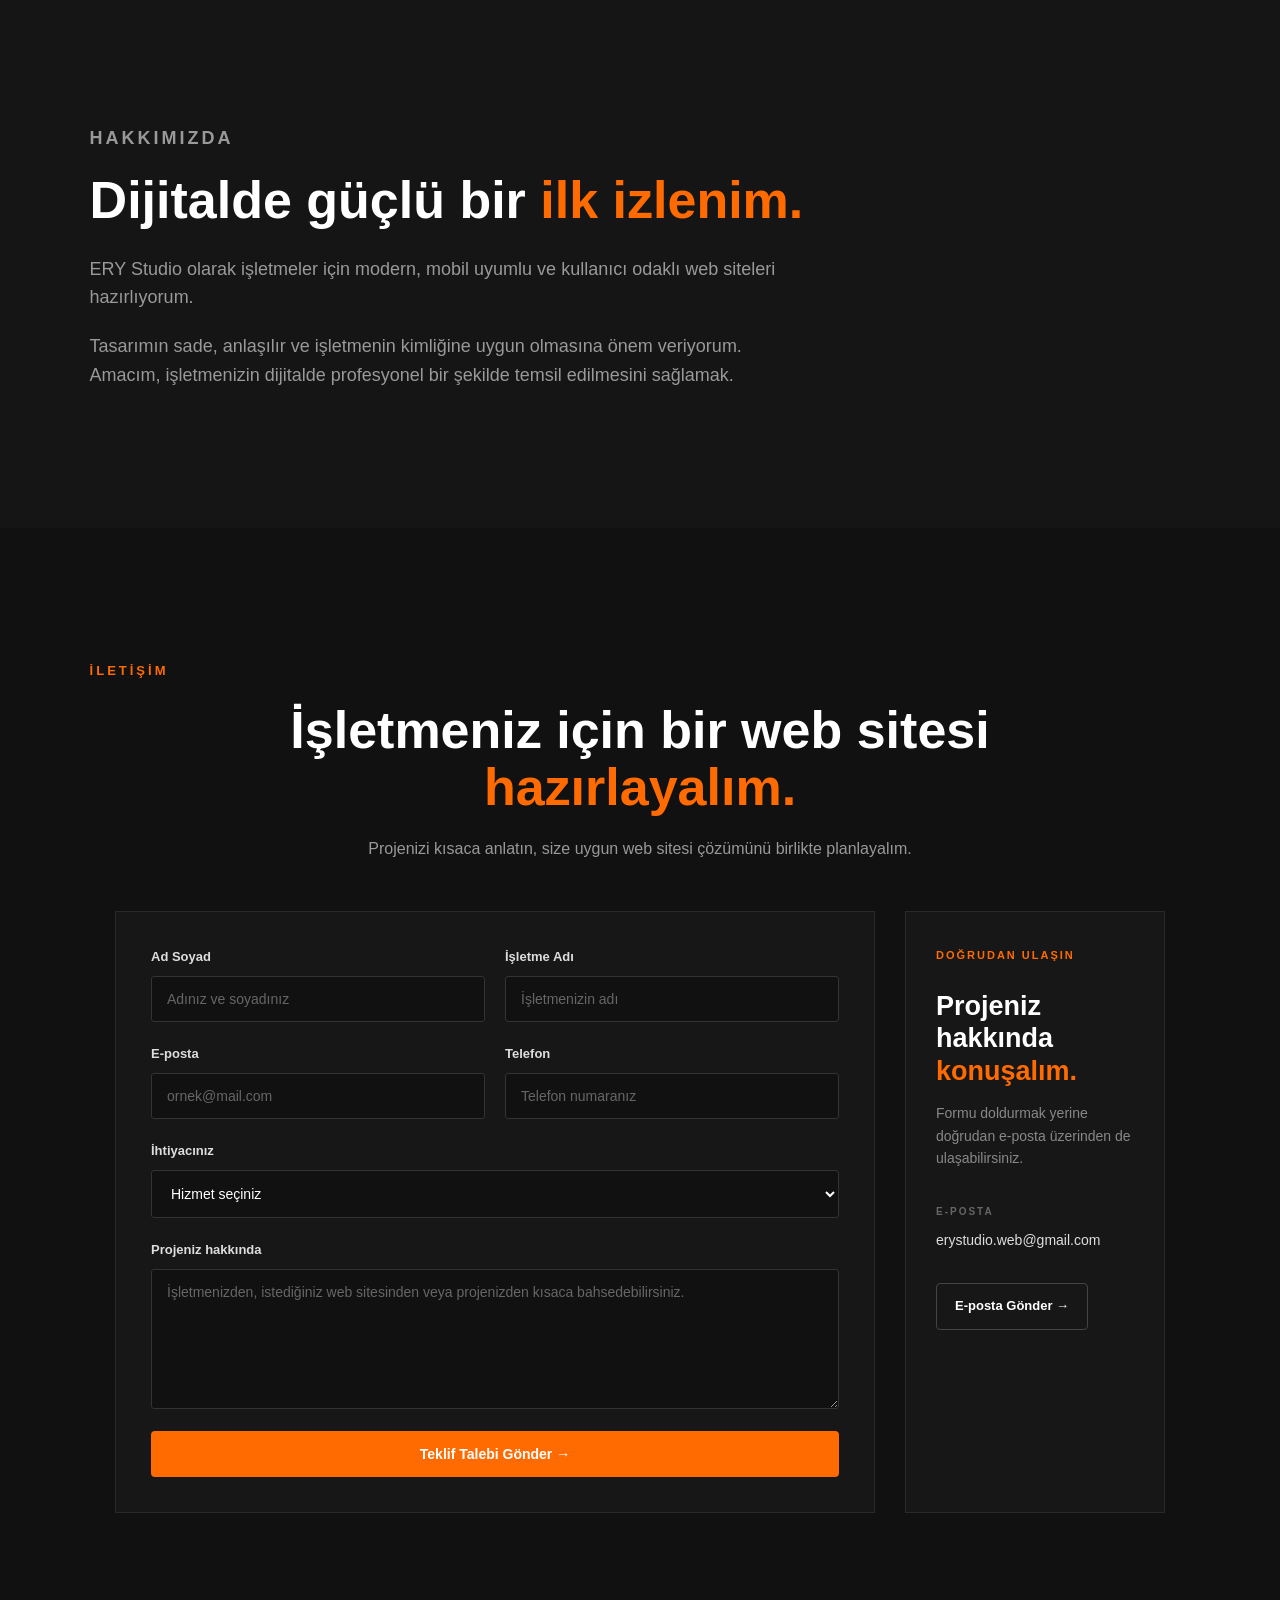
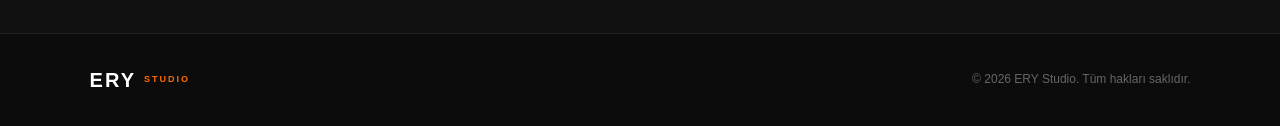
==== commit 8b609b62: "Update index.html" ====
--- a/index.html
+++ b/index.html
@@ -397,6 +397,11 @@
 
                 <input type="hidden" name="_template" value="table">
 
+                <input
+                    type="hidden"
+                    name="_next"
+                    value="https://emreryurek.github.io/erydstudio/tesekkurler.html">
+
 
                 <div class="form-row">
 
--- a/style.css
+++ b/style.css
@@ -261,11 +261,13 @@
 
 .projects {
     padding: 120px 7%;
+
     background: #151515;
 }
 
 .section-title {
     max-width: 700px;
+
     margin-bottom: 60px;
 }
 
@@ -301,7 +303,7 @@
 }
 
 
-/* CARD */
+/* PROJECT CARD */
 
 .project-card {
     overflow: hidden;
@@ -324,6 +326,7 @@
 
 .project-image {
     width: 100%;
+
     overflow: hidden;
 
     background: #222;
@@ -485,8 +488,6 @@
 .contact {
     padding: 120px 7%;
 
-    text-align: center;
-
     background: #111;
 }
 
@@ -495,6 +496,8 @@
 
     margin: 0 auto 20px;
 
+    text-align: center;
+
     font-size: 52px;
     line-height: 1.1;
 }
@@ -509,28 +512,246 @@
     margin: 0 auto 35px;
 
     color: #999;
-}
-
-.contact-buttons {
+
+    text-align: center;
+}
+
+
+/* CONTACT LAYOUT */
+
+.contact-layout {
+    max-width: 1050px;
+
+    margin: 50px auto 0;
+
+    display: grid;
+
+    grid-template-columns: minmax(0, 760px) minmax(240px, 1fr);
+
+    gap: 30px;
+
+    align-items: stretch;
+}
+
+
+/* ========================================
+   TEKLİF FORMU
+======================================== */
+
+.quote-form {
+    padding: 35px;
+
+    background: #171717;
+
+    border: 1px solid #292929;
+
+    text-align: left;
+}
+
+.quote-form form {
+    width: 100%;
+}
+
+.form-row {
+    display: grid;
+
+    grid-template-columns: 1fr 1fr;
+
+    gap: 20px;
+}
+
+.form-group {
     display: flex;
 
-    justify-content: center;
-    align-items: center;
-
-    gap: 20px;
-
-    flex-wrap: wrap;
-}
-
-.contact-email {
+    flex-direction: column;
+
+    margin-bottom: 22px;
+}
+
+.form-group label {
+    margin-bottom: 8px;
+
+    color: #ddd;
+
+    font-size: 13px;
+    font-weight: bold;
+}
+
+.form-group input,
+.form-group select,
+.form-group textarea {
+    width: 100%;
+
+    padding: 14px 15px;
+
+    background: #111;
+
+    color: white;
+
+    border: 1px solid #333;
+
+    border-radius: 3px;
+
+    font-family: Arial, sans-serif;
+
+    font-size: 14px;
+
+    outline: none;
+
+    transition: 0.3s;
+}
+
+.form-group input::placeholder,
+.form-group textarea::placeholder {
+    color: #666;
+}
+
+.form-group input:focus,
+.form-group select:focus,
+.form-group textarea:focus {
+    border-color: #ff6b00;
+}
+
+.form-group textarea {
+    resize: vertical;
+
+    min-height: 140px;
+}
+
+.form-group select {
+    cursor: pointer;
+}
+
+.quote-button {
+    width: 100%;
+
+    padding: 15px 25px;
+
+    background: #ff6b00;
+
+    color: white;
+
+    border: none;
+
+    border-radius: 4px;
+
+    font-family: Arial, sans-serif;
+
+    font-size: 14px;
+
+    font-weight: bold;
+
+    cursor: pointer;
+
+    transition: 0.3s;
+}
+
+.quote-button:hover {
+    background: #e65f00;
+
+    transform: translateY(-2px);
+}
+
+
+/* ========================================
+   DOĞRUDAN İLETİŞİM
+======================================== */
+
+.direct-contact {
+    padding: 35px 30px;
+
+    background: #171717;
+
+    border: 1px solid #292929;
+
+    text-align: left;
+}
+
+.direct-label {
+    margin: 0 0 25px;
+
+    color: #ff6b00;
+
+    font-size: 11px;
+
+    font-weight: bold;
+
+    letter-spacing: 2px;
+}
+
+.direct-contact h3 {
+    margin: 0 0 15px;
+
+    font-size: 27px;
+
+    line-height: 1.2;
+}
+
+.direct-contact h3 span {
+    color: #ff6b00;
+}
+
+.direct-text {
+    margin: 0 0 35px;
+
     color: #888;
 
     font-size: 14px;
+}
+
+.direct-item {
+    margin-bottom: 30px;
+}
+
+.direct-item span {
+    display: block;
+
+    margin-bottom: 7px;
+
+    color: #666;
+
+    font-size: 10px;
+
+    font-weight: bold;
+
+    letter-spacing: 2px;
+}
+
+.direct-item a {
+    color: #ddd;
+
+    font-size: 14px;
+
+    word-break: break-word;
 
     transition: 0.3s;
 }
 
-.contact-email:hover {
+.direct-item a:hover {
+    color: #ff6b00;
+}
+
+.direct-button {
+    display: inline-block;
+
+    padding: 12px 18px;
+
+    border: 1px solid #444;
+
+    border-radius: 4px;
+
+    color: white;
+
+    font-size: 13px;
+
+    font-weight: bold;
+
+    transition: 0.3s;
+}
+
+.direct-button:hover {
+    border-color: #ff6b00;
+
     color: #ff6b00;
 }
 
@@ -543,6 +764,7 @@
     display: flex;
 
     justify-content: space-between;
+
     align-items: center;
 
     padding: 30px 7%;
@@ -586,10 +808,18 @@
 
 
 /* ========================================
-   MOBİL
-======================================== */
-
-@media (max-width: 1000px) {
+   TABLET
+======================================== */
+
+@media (max-width: 1100px) {
+
+    .contact-layout {
+        grid-template-columns: 1fr;
+    }
+
+    .direct-contact {
+        width: 100%;
+    }
 
     .service-grid {
         grid-template-columns: repeat(2, 1fr);
@@ -606,12 +836,11 @@
     .why-grid {
         grid-template-columns: 1fr;
     }
-
-}
-
-
-/* ========================================
-   TABLET / MOBİL
+}
+
+
+/* ========================================
+   MOBİL
 ======================================== */
 
 @media (max-width: 800px) {
@@ -640,7 +869,6 @@
 
         letter-spacing: -2px;
     }
-
 
     .hero-text {
         font-size: 17px;
@@ -679,7 +907,6 @@
 
         text-align: center;
     }
-
 }
 
 
@@ -720,16 +947,15 @@
     }
 
     .hero-button {
+        width: 100%;
+
         text-align: center;
-
-        width: 100%;
     }
 
 
     .service-grid {
         grid-template-columns: 1fr;
     }
-
 
     .service-card {
         min-height: auto;
@@ -747,6 +973,28 @@
     }
 
 
+    .contact-layout {
+        margin-top: 35px;
+    }
+
+
+    .quote-form {
+        padding: 25px 20px;
+    }
+
+
+    .form-row {
+        grid-template-columns: 1fr;
+
+        gap: 0;
+    }
+
+
+    .direct-contact {
+        padding: 30px 25px;
+    }
+
+
     .contact-buttons {
         flex-direction: column;
     }
@@ -754,6 +1002,7 @@
 
     .contact-button {
         width: 100%;
+
         max-width: 280px;
     }
 
